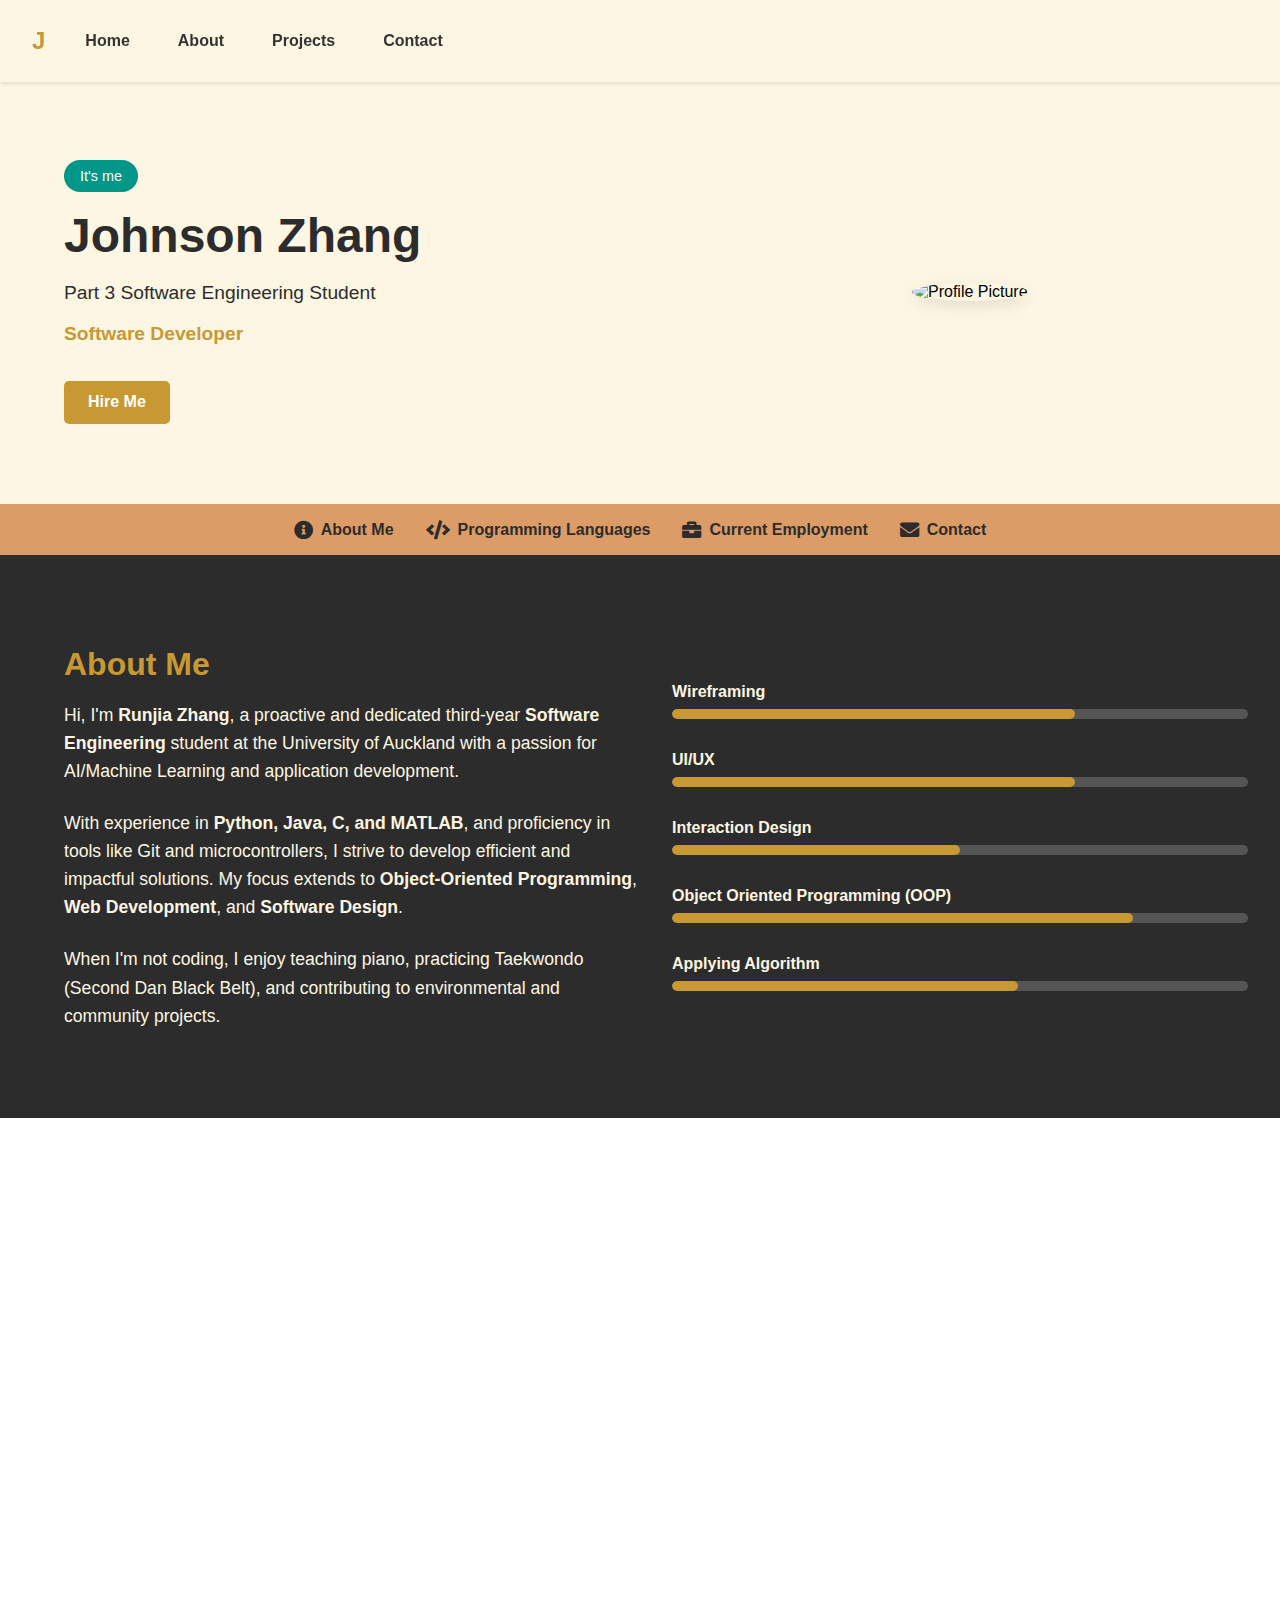
==== index.html @ 62a7170c "uploaded all related files" ====
<!DOCTYPE html>
<html lang="en">

<head>
  <meta charset="UTF-8">
  <meta name="viewport" content="width=device-width, initial-scale=1.0">
  <title>My Portfolio</title>
  <link href="https://cdnjs.cloudflare.com/ajax/libs/font-awesome/5.15.4/css/all.min.css" rel="stylesheet">
  <link rel="stylesheet" href="css/styles.css">
</head>

<body>
  <!-- Navigation Bar -->
  <header>
    <div class="logo">J</div>
    <nav>
      <ul class="nav-links">
        <li><a href="#home">Home</a></li>
        <li><a href="#about">About</a></li>
        <li><a href="/projects.html">Projects</a></li>
        <li><a href="#contact">Contact</a></li>
      </ul>
    </nav>
  </header>

  <!-- Hero Section -->
  <section id="home" class="hero">
    <div class="hero-left">
      <span class="intro-tag">It's me</span>
      <h1>Johnson Zhang</h1>
      <p>Part 3 Software Engineering Student</p>
      <p> <span class="highlight">Software Developer</span></p>
      <a href="/assets/resume.pdf" download="Runjia_Zhang_Resume" class="cta-btn">
        Hire Me
      </a>
    </div>
    <div class="hero-right">
      <img src="/assets/images/IMG_1213.HEIC" alt="Profile Picture">
    </div>
  </section>

  <!-- Highlight Bar -->
  <section class="highlight-bar">
    <div class="highlights">
      <div class="highlight-item">
        <i class="fas fa-info-circle"></i> <!-- Replace with your icon -->
        <a href="#about">About Me</a>
      </div>
      <div class="highlight-item">
        <i class="fas fa-code"></i> <!-- Replace with your icon -->
        <a href="#languages">Programming Languages</a>
      </div>
      <div class="highlight-item">
        <i class="fas fa-briefcase"></i> <!-- Replace with your icon -->
        <a href="#current-employment">Current Employment</a>
      </div>
      <div class="highlight-item">
        <i class="fas fa-envelope"></i> <!-- Replace with your icon -->
        <a href="#contact">Contact</a>
      </div>
    </div>
  </section>

  <section id="about" class="intro fade-in">
    <div class="intro-container">
      <!-- About Text -->
      <div class="intro-text">
        <h2>About Me</h2>
        <p>
          Hi, I'm <strong>Runjia Zhang</strong>, a proactive and dedicated third-year <strong>Software
            Engineering</strong> student at the University of Auckland with a passion for AI/Machine Learning and
          application development.
        </p>
        <p>
          With experience in <strong>Python, Java, C, and MATLAB</strong>, and proficiency in tools like Git and
          microcontrollers, I strive to develop efficient and impactful solutions. My focus extends to
          <strong>Object-Oriented Programming</strong>, <strong>Web Development</strong>, and <strong>Software
            Design</strong>.
        </p>
        <p>
          When I'm not coding, I enjoy teaching piano, practicing Taekwondo (Second Dan Black Belt), and contributing to
          environmental and community projects.
        </p>
      </div>

      <!-- Progress Bars -->
      <div class="intro-skills">
        <div class="skill">
          <span>Wireframing</span>
          <div class="progress-bar">
            <div class="progress" data-value="70"></div> <!-- 70% -->
          </div>
        </div>
        <div class="skill">
          <span>UI/UX</span>
          <div class="progress-bar">
            <div class="progress" data-value="70"></div> <!-- 70% -->
          </div>
        </div>
        <div class="skill">
          <span>Interaction Design</span>
          <div class="progress-bar">
            <div class="progress" data-value="50"></div> <!-- 50% -->
          </div>
        </div>
        <div class="skill">
          <span>Object Oriented Programming (OOP)</span>
          <div class="progress-bar">
            <div class="progress" data-value="80"></div> <!-- 80% -->
          </div>
        </div>
        <div class="skill">
          <span>Applying Algorithm</span>
          <div class="progress-bar">
            <div class="progress" data-value="60"></div> <!-- 60% -->
          </div>
        </div>
      </div>
    </div>
  </section>


  <!-- Programming Languages Section -->
  <section id="languages" class="languages fade-in">
    <h2>Programming Languages</h2>
    <div class="language-list">
      <div class="language">
        <img src="/assets/icons/html.svg" alt="HTML5">
        <p>HTML5</p>
      </div>
      <div class="language">
        <img src="/assets/icons/css.svg" alt="CSS3">
        <p>CSS3</p>
      </div>
      <div class="language">
        <img src="/assets/icons/javascript.svg" alt="JavaScript">
        <p>JavaScript</p>
      </div>
      <div class="language">
        <img src="/assets/icons/java.svg" alt="Java">
        <p>Java</p>
      </div>
      <div class="language">
        <img src="/assets/icons/python.svg" alt="Python">
        <p>Python</p>
      </div>
      <div class="language">
        <img src="/assets/icons/c.svg" alt="C">
        <p>C</p>
      </div>
    </div>
  </section>

  <section id="current-employment" class="employment fade-in">
    <div class="employment-container">
      <!-- Flexbox Content Section -->
      <div class="employment-content">
        <div class="employment-images">
          <img src="/assets/icons/logo.png" alt="Organization Logo" class="organization-logo">
        </div>
        <div class="employment-text">
          <h4 class="employment-title">Recent/Current Employment</h4>
          <h2 class="employment-role">Software Developer Intern</h2>
          <p>
            At my recent role, I developed the <strong>WaterMarkRemovalTool</strong>, a Python-based application that
            removes watermarks from PDF and Word documents. The tool features batch processing, customizable removal
            modes, and cross-platform support. It demonstrates advanced image processing techniques and GUI
            development using libraries like PyQt5, PyMuPDF, and scikit-image.
          </p>
          <div class="employment-links">
            <a href="https://github.com/ZingZing001/WaterMarkRemovalTool" target="_blank" class="employment-link">
              <i class="fab fa-github"></i> View Project
            </a>
          </div>
        </div>
  </section>


  <section id="contact" class="contact fade-in">
    <h2>Contact Me</h2>
    <div class="contact-buttons">
      <!-- Email -->
      <a href="mailto:runjiazhang.nz@gmail.com" class="contact-button">
        <i class="fas fa-envelope"></i> Gmail
      </a>
      <!-- Phone -->
      <a href="tel:+642102396903" class="contact-button">
        <i class="fas fa-phone-alt"></i> Call Me
      </a>
      <!-- GitHub -->
      <a href="https://github.com/ZingZing001" target="_blank" class="contact-button">
        <i class="fab fa-github"></i> GitHub Profile
      </a>
      <!-- LinkedIn -->
      <a href="https://www.linkedin.com/in/runjiazhangnz/" target="_blank" class="contact-button">
        <i class="fab fa-linkedin"></i> LinkedIn Profile
      </a>
    </div>
  </section>
</body>
<script src="js/scripts.js"></script>
<script src="https://cdn.jsdelivr.net/gh/Rapsssito/github-profile-badge@latest/src/widget.min.js"></script>
<script src="https://platform.linkedin.com/badges/js/profile.js" async defer type="text/javascript"></script>

</html>
---- css/styles.css ----
/* Global Styles */
body {
  font-family: 'Arial', sans-serif;
  margin: 0;
  padding: 0;
  box-sizing: border-box;
}

/* Navigation Bar */
header {
  background-color: #FDF6E3;
  display: flex;
  align-items: center;
  padding: 1rem 2rem;
  position: fixed;
  width: 100%;
  top: 0;
  z-index: 1000;
  /* Fix overlap issue */
  box-shadow: 0 2px 4px rgba(0, 0, 0, 0.1);
}


.logo {
  font-size: 1.5rem;
  font-weight: bold;
  color: #C89933;
}

.nav-links {
  list-style: none;
  display: flex;
  gap: 3rem;
  margin-left: auto;
  /* Pushes the nav-links to the far right */
}

.nav-links li {
  margin: 0;
  /* Reset any extra margin on list items */
}

.nav-links li a {
  text-decoration: none;
  color: #333;
  font-weight: bold;
}

.nav-links li a:hover {
  color: #C89933;
}


/* Hero Section */
.hero {
  display: flex;
  justify-content: space-between;
  align-items: center;
  padding: 5rem 2rem;
  margin-top: 5rem;
  background-color: #FDF6E3;
}

.hero-left {
  max-width: 50%;
  padding-left: 2rem;
}

.intro-tag {
  display: inline-block;
  background-color: #009688;
  color: white;
  padding: 0.5rem 1rem;
  border-radius: 20px;
  font-size: 0.9rem;
}

h1 {
  font-size: 3rem;
  color: #2C2C2C;
  margin: 1rem 0;
}

p {
  font-size: 1.2rem;
  color: #2C2C2C;
}

.highlight {
  color: #C89933;
  font-weight: bold;
}

.cta-btn {
  background-color: #C89933;
  color: white;
  padding: 0.8rem 1.5rem;
  text-decoration: none;
  border-radius: 5px;
  font-weight: bold;
  display: inline-block;
  margin-top: 1rem;
}

.cta-btn:hover {
  background-color: #009688;
}

/* Hero Right (Image) */
.hero-right img {
  width: 300px;
  height: 370px;
  border-radius: 50%;
  box-shadow: 0 5px 15px rgba(0, 0, 0, 0.1);
}

.hero-right img:hover {
  transform: scale(1.05);
}

.hero-right {
  padding-right: 2rem;
  width: 25%;
}

/* Highlight Bar */
.highlight-bar {
  background-color: #dc9c68;
  /* Light background for theme */
  padding: 1rem 0;
  /* Vertical padding */
  text-align: center;
  /* Center the bar content horizontally */
}

.highlights {
  display: flex;
  /* Arrange items in a horizontal row */
  justify-content: center;
  /* Center items horizontally */
  gap: 2rem;
  /* Space between items */
  align-items: center;
  /* Center items vertically */
}

/* Highlight Item Styling */
.highlight-item {
  display: flex;
  /* Arrange icon and text horizontally */
  align-items: center;
  /* Align icon and text vertically */
  gap: 0.5rem;
  /* Space between icon and text */
  font-family: 'Arial', sans-serif;
  font-size: 1rem;
  color: #2C2C2C;
  /* Default text color */
  cursor: pointer;
  /* Pointer cursor for hover effect */
  transition: transform 0.2s ease, color 0.2s ease;
}

.highlight-item:hover {
  color: #2E2E3A;
  /* Change color on hover */
  transform: scale(1.1);
  /* Slightly enlarge on hover */
}

.highlight-item i {
  font-size: 1.2rem;
  /* Icon size */
  color: #2C2C2C;
  /* Default icon color */
  transition: color 0.2s ease;
}

.highlight-item:hover i {
  color: #FDF6E3;
  /* Change icon color on hover */
}

.highlight-item a {
  text-decoration: none;
  /* Remove underline */
  color: inherit;
  /* Inherit color from parent */
  font-weight: bold;
  /* Bold text */
}


/* About Me Section */
.intro {
  padding: 4rem 2rem;
  background-color: #2C2C2C;
  color: #FDF6E3;
}

.intro-container {
  display: flex;
  /* Align items side by side */
  gap: 2rem;
  /* Add space between text and progress bars */
  flex-wrap: wrap;
  /* Wrap content on smaller screens */
  align-items: flex-start;
  /* Align items at the top */
}

.intro-text {
  color: #FDF6E3;
  flex: 1;
  /* Allow text to take up one part of the space */
  max-width: 50%;
  /* Limit width to 50% */
  padding-left: 2rem;
}

.intro-text h2 {
  font-size: 2rem;
  margin-bottom: 1rem;
  color: #C89933;
}

.intro-text p {
  font-size: 1.1rem;
  margin-bottom: 1.5rem;
  line-height: 1.6;
  color: #FDF6E3;
}

.intro-skills {
  padding-top: 4rem;
  flex: 1;
  /* Allow progress bars to take up one part of the space */
  max-width: 50%;
  /* Limit width to 50% */
}

.skill {
  margin-bottom: 2rem;
}

.skill span {
  display: block;
  font-weight: bold;
  margin-bottom: 0.5rem;
}

/* Progress Bar Container */
.progress-bar {
  background-color: #555;
  /* Background of the progress container */
  border-radius: 10px;
  height: 10px;
  width: 100%;
  position: relative;
  overflow: hidden;
}

/* Progress (Loading Effect) */
.progress {
  background-color: #C89933;
  /* Gold color for the progress */
  height: 100%;
  width: 0;
  /* Start from 0 width */
  border-radius: 10px;
  transition: width 2s ease-out;
  /* Smooth animation for width change */
}

/* Programming Languages Section */
.languages {
  padding: 4rem 2rem;
  background-color: #FDF6E3;
  text-align: center;
}

.languages h2 {
  font-size: 2rem;
  margin-bottom: 2rem;
  color: #C89933;
}

.language-list {
  display: flex;
  flex-wrap: wrap;
  justify-content: center;
  gap: 2rem;
}

.language {
  display: flex;
  flex-direction: column;
  align-items: center;
}

.language img {
  width: 80px;
  height: 80px;
  margin-bottom: 0.5rem;
}

.language p {
  font-size: 1rem;
  font-weight: bold;
  color: #333;
}



/* Employment Section */
.employment {
  position: relative;
  background-image: linear-gradient(rgba(0, 0, 0, 0.6),
      /* Top gradient color */
      rgba(0, 0, 0, 0.6)
      /* Bottom gradient color */
    ),
    url('/assets/images/FoEBuilding.jpg');
  background-size: cover;
  background-position: center;
  background-attachment: fixed;
  color: white;
  text-align: center;
  padding: 6rem 2rem;
}

.employment .overlay {
  position: absolute;
  top: 0;
  left: 0;
  width: 100%;
  height: 100%;
  background-color: rgba(0, 0, 0, 0.6);
  /* Semi-transparent black overlay */
  z-index: 1;
  /* Overlay beneath content */
}

.employment-container {
  position: relative;
  z-index: 2;
  /* Content above the overlay */
  max-width: 900px;
  margin: 0 auto;
  /* Center the content */
}

/* Flexbox Layout for Content */
.employment-content {
  display: flex;
  /* Align items side by side */
  gap: 2rem;
  /* Space between images and text */
  align-items: center;
  /* Vertically align items */
  flex-wrap: wrap;
  /* Wrap on smaller screens */
}

/* Image Section */
.employment-images {
  display: flex;
  /* Align logo and LinkedIn profile in a column */
  flex-direction: column;
  align-items: center;
  flex: 0.5;
}

.organization-logo {
  width: 150px;
  /* Adjust logo size */
}

/* Text Section */
.employment-text {
  flex: 2;
  /* Take up more space for text */
  text-align: left;
  /* Align text to the left */
}

/* Title (Recent/Current Employment) */
.employment-title {
  font-size: 1rem;
  /* Smaller font size */
  color: #fffcfc;
  /* Muted color */
  text-transform: uppercase;
  /* Uppercase for emphasis */
  font-weight: bold;
  letter-spacing: 0.1rem;
  border-bottom: 2px solid #C89933;
  /* Gold underline for separation */
  display: inline-block;
  margin-bottom: 0.5rem;
}

.employment-text h2 {
  font-size: 1.8rem;
  margin-bottom: 1rem;
  color: #C89933;
  /* Gold accent for the title */
}

.employment-text p {
  color: #FDF6E3;
  font-size: 1.1rem;
  line-height: 1.6;
  margin-bottom: 1.5rem;
}

.employment-links {
  margin-top: 1rem;
}

.employment-link {
  display: inline-flex;
  align-items: center;
  gap: 0.5rem;
  text-decoration: none;
  color: white;
  background-color: #C89933;
  padding: 0.8rem 1.2rem;
  border-radius: 5px;
  font-weight: bold;
  transition: background-color 0.3s ease, transform 0.2s ease;
}

.employment-link:hover {
  background-color: #009688;
  transform: scale(1.05);
}

.employment-link i {
  font-size: 1.2rem;
}

.linkedin-btn {
  text-decoration: none;
  color: white;
  background-color: #C89933;
  /* Gold button */
  padding: 0.8rem 1.5rem;
  border-radius: 5px;
  font-weight: bold;
  transition: background-color 0.3s ease, transform 0.2s ease;
}

.linkedin-btn:hover {
  background-color: #009688;
  /* Teal hover effect */
  transform: scale(1.05);
  /* Slight hover scaling */
}

@media (max-width: 768px) {
  .employment-content {
    padding: 2rem 1rem;
  }

  .organization-logo,
  .linkedin-profile {
    width: 80px;
    /* Smaller size for mobile */
  }

  .employment-content h2 {
    font-size: 1.5rem;
  }

  .employment-content p {
    font-size: 1rem;
  }
}

/* Contact Section */
.contact {
  display: flex;
  /* Use flexbox for alignment */
  flex-direction: column;
  /* Stack title and buttons vertically */
  align-items: center;
  /* Center content horizontally */
  justify-content: center;
  /* Center content vertically */
  padding: 2rem 1rem;
  /* Reduce padding for a smaller section */
  background: linear-gradient(120deg, #2C3E50, #4CA1AF);
  /* Gradient background */
  text-align: center;
}

.contact h2 {
  font-size: 2rem;
  /* Slightly smaller title */
  margin-bottom: 1.5rem;
  /* Less space below title */
  color: white;
  /* White title for contrast */
  font-weight: bold;
}

/* Button Container */
.contact-buttons {
  display: grid;
  /* Use grid for button layout */
  grid-template-columns: repeat(2, 1fr);
  /* Two buttons per row */
  gap: 1rem;
  /* Reduce space between buttons */
  justify-content: center;
  /* Center the grid */
}

/* Buttons */
.contact-button {
  display: inline-flex;
  /* Align icon and text */
  align-items: center;
  justify-content: center;
  text-decoration: none;
  /* Remove underline */
  color: #2C3E50;
  /* Dark text for buttons */
  background-color: white;
  /* White button background */
  padding: 1rem 1rem;
  /* Reduce padding for skinnier buttons */
  border-radius: 8px;
  /* Rounded corners */
  font-size: 1rem;
  /* Slightly smaller font size */
  font-weight: bold;
  gap: 0.5rem;
  /* Space between icon and text */
  max-width: 180px;
  /* Constrain button width */
  box-shadow: 0 3px 6px rgba(0, 0, 0, 0.1);
  /* Subtle shadow effect */
  transition: all 0.3s ease;
  /* Smooth transition for hover effects */
}

.contact-button i {
  font-size: 1.2rem;
  /* Icon size */
  color: #2C3E50;
  /* Icon matches text color */
}

/* Hover Effects */
.contact-button:hover {
  background-color: #F1F1F1;
  /* Slightly darker white on hover */
  transform: translateY(-3px);
  /* Slightly lift button */
  box-shadow: 0 6px 12px rgba(0, 0, 0, 0.2);
  /* Slightly stronger shadow on hover */
}

/* Responsive Design */
@media (max-width: 768px) {
  .contact-buttons {
    grid-template-columns: 1fr;
    /* One button per row on smaller screens */
  }

  .contact-button {
    font-size: 0.8rem;
    /* Smaller font size on mobile */
    padding: 0.4rem 0.8rem;
    /* Adjust padding for smaller screens */
    max-width: 100%;
    /* Allow buttons to use full width on small screens */
  }
}

/* Fade-in animation */
.fade-in {
  opacity: 0;
  /* Fully transparent initially */
  transform: translateY(50px);
  /* Start farther down for a more noticeable effect */
  transition: opacity 1s ease-out, transform 1s ease-out;
  /* Slow down the animation for visibility */
}

.fade-in.visible {
  opacity: 1;
  /* Fully visible */
  transform: translateY(0);
  /* Return to its original position */
}

/* Projects Section */
.projects {
  padding: 3rem 1rem;
  background-color: #F5F5F5;
  text-align: center;
}

.projects h2 {
  font-size: 2rem;
  color: #2C3E50;
  margin-bottom: 2rem;
}

/* Filter Buttons */
.project-filters {
  margin-bottom: 2rem;
}

.filter-btn {
  background-color: #C89933;
  color: white;
  border: none;
  padding: 0.6rem 1rem;
  margin: 0.5rem;
  border-radius: 5px;
  cursor: pointer;
  transition: background-color 0.3s ease;
}

.filter-btn.active,
.filter-btn:hover {
  background-color: #009688;
}

/* Project Cards Grid */
/* Project Cards Grid */
.project-cards {
  display: grid;
  /* Use grid layout */
  grid-template-columns: repeat(3, 1fr);
  /* Limit to 3 cards per row */
  gap: 1.5rem;
  /* Add space between cards */
  justify-content: center;
  /* Center the grid within the container */
}

/* Responsive Design */
@media (max-width: 1024px) {
  .project-cards {
    grid-template-columns: repeat(2, 1fr);
    /* 2 cards per row on medium screens */
  }
}

@media (max-width: 768px) {
  .project-cards {
    grid-template-columns: 1fr;
    /* 1 card per row on smaller screens */
  }
}

/* Project Card */
.project-card {
  background-color: white;
  border-radius: 10px;
  overflow: hidden;
  box-shadow: 0 4px 8px rgba(0, 0, 0, 0.1);
  transform: translateY(20px);
  /* Slide up from below */
  transition: opacity 0.5s ease, transform 0.5s ease;
}

.projects h2 {
  padding-top: 2rem;
}

.project-card:hover {
  transform: translateY(-5px);
  box-shadow: 0 8px 16px rgba(0, 0, 0, 0.2);
}

.project-image {
  width: 100%;
  height: 180px;
  object-fit: cover;
}

.project-content {
  padding: 1rem;
  text-align: left;
}




.project-content h3 {
  font-size: 1.5rem;
  color: #2C3E50;
  margin-bottom: 0.5rem;
}

.project-content p {
  font-size: 1rem;
  color: #4A4A4A;
  line-height: 1.5;
  margin-bottom: 1rem;
}

.project-links {
  display: flex;
  justify-content: space-between;
}

.project-link {
  text-decoration: none;
  color: white;
  background-color: #C89933;
  padding: 0.5rem 1rem;
  border-radius: 5px;
  font-weight: bold;
  transition: background-color 0.3s ease;
}

.project-link:hover {
  background-color: #009688;
}

.pagination {
  display: flex;
  justify-content: center;
  margin-top: 2rem;
  padding-bottom: 2rem;
}

.page-btn {
  background-color: #C89933;
  color: white;
  border: none;
  padding: 0.5rem 1rem;
  margin: 0 0.5rem;
  border-radius: 5px;
  cursor: pointer;
  transition: background-color 0.3s ease;
}

.page-btn:hover,
.page-btn.active {
  background-color: #009688;
}

.modal {
  display: none;
  position: fixed;
  top: 0;
  left: 0;
  width: 100%;
  height: 100%;
  background-color: rgba(0, 0, 0, 0.8);
  justify-content: center;
  align-items: center;
}

.modal-content {
  background: white;
  padding: 2rem;
  border-radius: 8px;
  text-align: center;
  width: 80%;
  max-width: 600px;
}

.close-modal {
  position: absolute;
  top: 10px;
  right: 10px;
  font-size: 1.5rem;
  cursor: pointer;
  color: black;
}
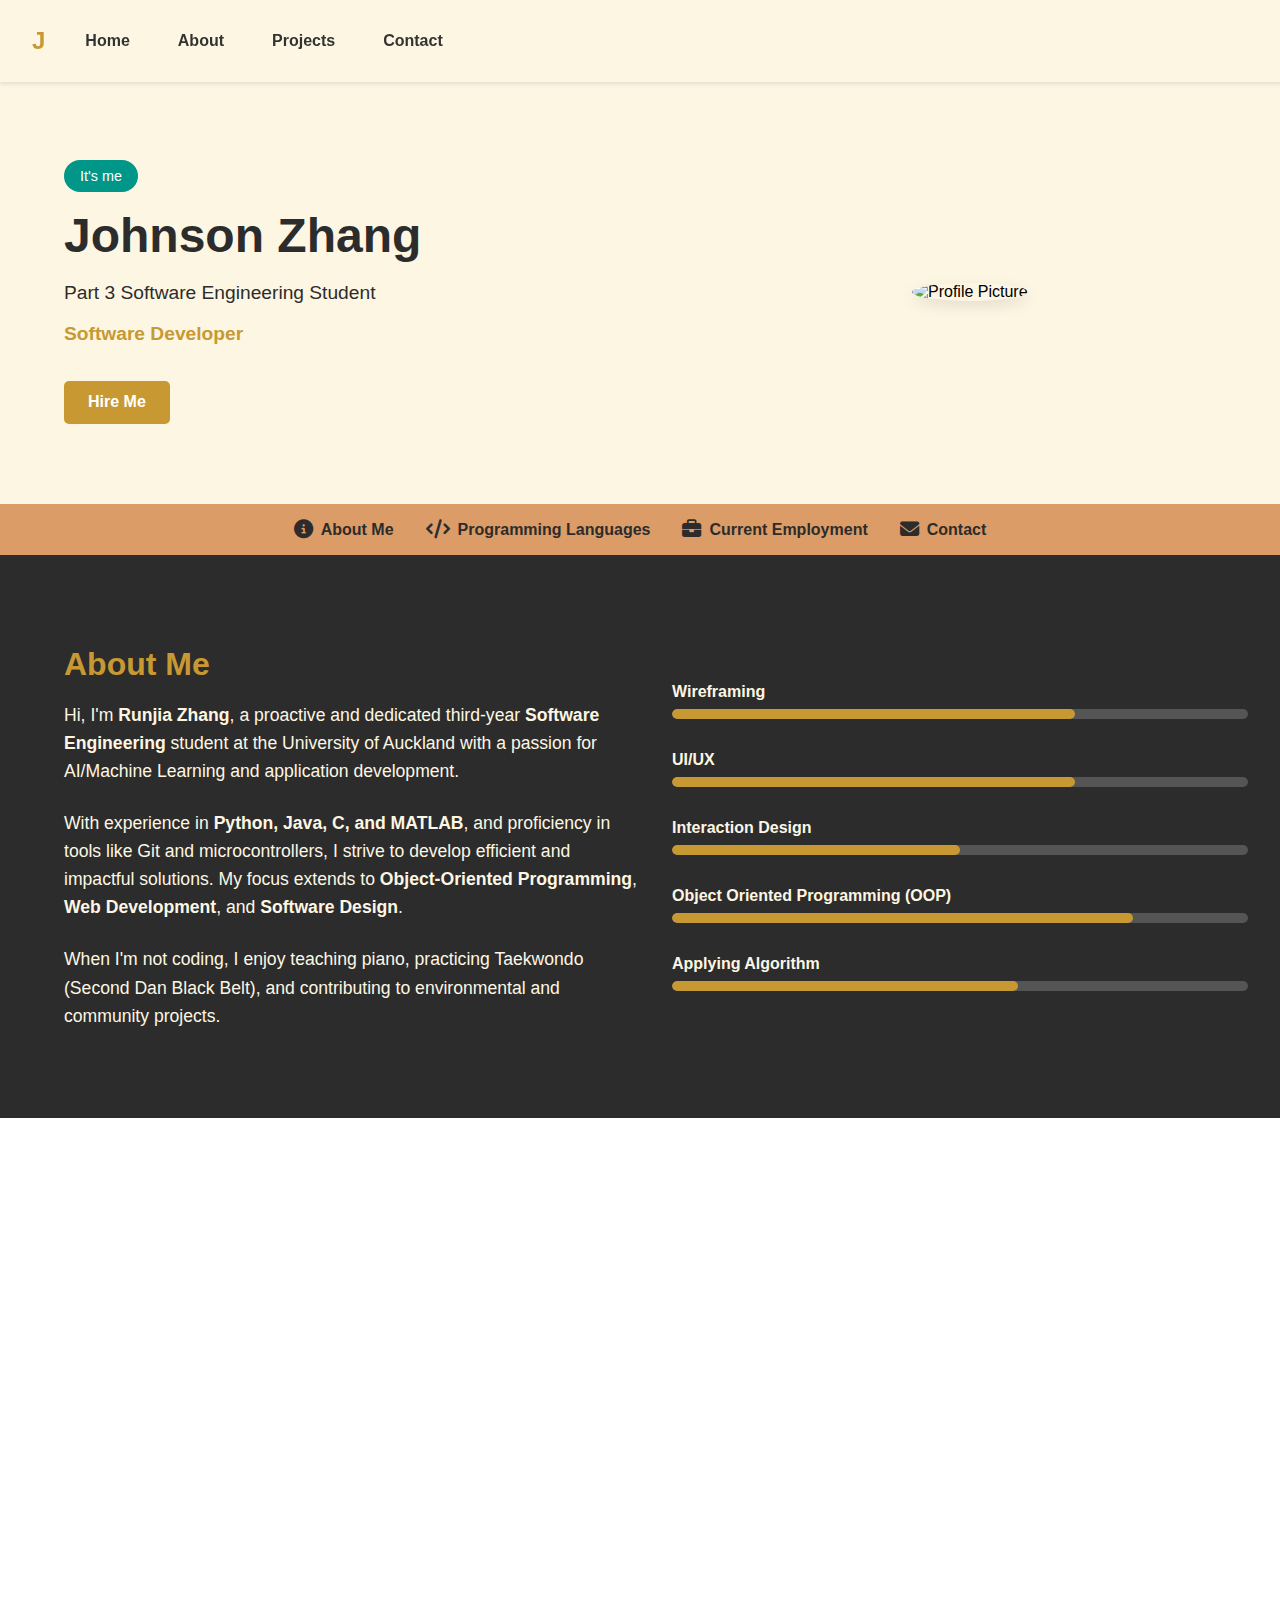
==== commit 55ad511d: "Update Font Awesome version and enhance employment section in index.html" ====
--- a/index.html
+++ b/index.html
@@ -5,7 +5,7 @@
   <meta charset="UTF-8">
   <meta name="viewport" content="width=device-width, initial-scale=1.0">
   <title>My Portfolio</title>
-  <link href="https://cdnjs.cloudflare.com/ajax/libs/font-awesome/5.15.4/css/all.min.css" rel="stylesheet">
+  <link href="https://cdnjs.cloudflare.com/ajax/libs/font-awesome/6.7.2/css/all.min.css" rel="stylesheet">
   <link rel="stylesheet" href="css/styles.css">
 </head>
 
@@ -17,7 +17,7 @@
       <ul class="nav-links">
         <li><a href="#home">Home</a></li>
         <li><a href="#about">About</a></li>
-        <li><a href="/projects.html">Projects</a></li>
+        <li><a href="projects.html">Projects</a></li>
         <li><a href="#contact">Contact</a></li>
       </ul>
     </nav>
@@ -30,12 +30,12 @@
       <h1>Johnson Zhang</h1>
       <p>Part 3 Software Engineering Student</p>
       <p> <span class="highlight">Software Developer</span></p>
-      <a href="/assets/resume.pdf" download="Runjia_Zhang_Resume" class="cta-btn">
+      <a href="assets/resume.pdf" download="Runjia_Zhang_Resume" class="cta-btn">
         Hire Me
       </a>
     </div>
     <div class="hero-right">
-      <img src="/assets/images/IMG_1213.HEIC" alt="Profile Picture">
+      <img src="assets/images/IMG_1213.HEIC" alt="Profile Picture">
     </div>
   </section>
 
@@ -125,27 +125,27 @@
     <h2>Programming Languages</h2>
     <div class="language-list">
       <div class="language">
-        <img src="/assets/icons/html.svg" alt="HTML5">
+        <img src="assets/icons/html.svg" alt="HTML5">
         <p>HTML5</p>
       </div>
       <div class="language">
-        <img src="/assets/icons/css.svg" alt="CSS3">
+        <img src="assets/icons/css.svg" alt="CSS3">
         <p>CSS3</p>
       </div>
       <div class="language">
-        <img src="/assets/icons/javascript.svg" alt="JavaScript">
+        <img src="assets/icons/javascript.svg" alt="JavaScript">
         <p>JavaScript</p>
       </div>
       <div class="language">
-        <img src="/assets/icons/java.svg" alt="Java">
+        <img src="assets/icons/java.svg" alt="Java">
         <p>Java</p>
       </div>
       <div class="language">
-        <img src="/assets/icons/python.svg" alt="Python">
+        <img src="assets/icons/python.svg" alt="Python">
         <p>Python</p>
       </div>
       <div class="language">
-        <img src="/assets/icons/c.svg" alt="C">
+        <img src="assets/icons/c.svg" alt="C">
         <p>C</p>
       </div>
     </div>
@@ -156,11 +156,12 @@
       <!-- Flexbox Content Section -->
       <div class="employment-content">
         <div class="employment-images">
-          <img src="/assets/icons/logo.png" alt="Organization Logo" class="organization-logo">
+          <img src="assets/icons/logo.png" alt="Organization Logo" class="organization-logo">
         </div>
         <div class="employment-text">
           <h4 class="employment-title">Recent/Current Employment</h4>
-          <h2 class="employment-role">Software Developer Intern</h2>
+          <h2 class="employment-role">IKing Information Tech</h2>
+          <h4 class="employment-company">Software Developer Intern</h4>
           <p>
             At my recent role, I developed the <strong>WaterMarkRemovalTool</strong>, a Python-based application that
             removes watermarks from PDF and Word documents. The tool features batch processing, customizable removal
@@ -172,6 +173,12 @@
               <i class="fab fa-github"></i> View Project
             </a>
           </div>
+          <br>
+          <div class="employment-company-link">
+            <a href="https://www.ikingtech.com" target="_blank" class="employment-link">
+              <i class="fa-solid fa-globe"></i> View Company Website
+            </a>
+          </div>
         </div>
   </section>
 
--- a/css/styles.css
+++ b/css/styles.css
@@ -320,7 +320,7 @@
       rgba(0, 0, 0, 0.6)
       /* Bottom gradient color */
     ),
-    url('/assets/images/FoEBuilding.jpg');
+    url('../assets/images/FoEBuilding.jpg');
   background-size: cover;
   background-position: center;
   background-attachment: fixed;
@@ -632,14 +632,12 @@
 }
 
 /* Project Cards Grid */
-/* Project Cards Grid */
 .project-cards {
   display: grid;
-  /* Use grid layout */
   grid-template-columns: repeat(3, 1fr);
   /* Limit to 3 cards per row */
-  gap: 1.5rem;
-  /* Add space between cards */
+  gap: 3rem;
+  /* Adjust the space between rows and columns */
   justify-content: center;
   /* Center the grid within the container */
 }
@@ -661,22 +659,45 @@
 
 /* Project Card */
 .project-card {
-  background-color: white;
+  display: flex;
+  flex-direction: column;
+  justify-content: space-between;
+  /* Ensures the content is spaced evenly */
+  align-items: center;
+  padding: 1rem;
+  background-color: #f9f9f9;
+  border: 1px solid #ddd;
   border-radius: 10px;
-  overflow: hidden;
-  box-shadow: 0 4px 8px rgba(0, 0, 0, 0.1);
-  transform: translateY(20px);
-  /* Slide up from below */
-  transition: opacity 0.5s ease, transform 0.5s ease;
+  box-shadow: 0 4px 6px rgba(0, 0, 0, 0.1);
+  text-align: center;
+  transition: transform 0.3s ease, box-shadow 0.3s ease;
+  height: 100%;
+  /* Ensures consistent card height */
+  position: relative;
+  /* Allows absolute positioning inside the card */
 }
 
 .projects h2 {
   padding-top: 2rem;
 }
 
+/* Ensure consistent spacing inside the card */
+.project-card h3 {
+  margin: 0.5rem 0;
+  font-size: 1.5rem;
+}
+
+.project-card p {
+  margin: 0.5rem 0;
+  flex-grow: 1;
+  /* Pushes the button to the bottom */
+}
+
+
+/* Project Card Hover Effect */
 .project-card:hover {
   transform: translateY(-5px);
-  box-shadow: 0 8px 16px rgba(0, 0, 0, 0.2);
+  box-shadow: 0 8px 12px rgba(0, 0, 0, 0.2);
 }
 
 .project-image {
@@ -689,9 +710,6 @@
   padding: 1rem;
   text-align: left;
 }
-
-
-
 
 .project-content h3 {
   font-size: 1.5rem;
@@ -706,15 +724,23 @@
   margin-bottom: 1rem;
 }
 
+/* GitHub Button Styling */
 .project-links {
-  display: flex;
-  justify-content: space-between;
+  position: absolute;
+  bottom: 1rem;
+  left: 50%;
+  /* Center horizontally */
+  transform: translateX(-50%);
+  /* Adjust position to ensure true centering */
+  display: flex;
+  justify-content: center;
+  /* Center the button horizontally */
+  width: 100%;
+  /* Ensure the button is aligned to the card's width */
 }
 
 .project-link {
   text-decoration: none;
-  color: white;
-  background-color: #C89933;
   padding: 0.5rem 1rem;
   border-radius: 5px;
   font-weight: bold;
@@ -776,4 +802,48 @@
   font-size: 1.5rem;
   cursor: pointer;
   color: black;
+}
+
+.github-button {
+  display: inline-flex;
+  align-items: center;
+  justify-content: center;
+  gap: 0.5rem;
+  background-color: #2d333b;
+  color: white;
+  font-weight: bold;
+  font-size: 1rem;
+  text-decoration: none;
+  padding: 0.8rem 1.5rem;
+  border-radius: 5px;
+  transition: background-color 0.3s ease, transform 0.2s ease;
+  box-shadow: 0 4px 6px rgba(0, 0, 0, 0.1);
+}
+
+.github-button i {
+  font-size: 1.2rem;
+}
+
+.github-button:hover {
+  background-color: #24292e;
+  transform: translateY(-2px);
+  box-shadow: 0 6px 10px rgba(0, 0, 0, 0.2);
+}
+
+@media (max-width: 1024px) {
+  .project-cards {
+    grid-template-columns: repeat(2, 1fr);
+    /* 2 cards per row */
+    gap: 2rem;
+    /* Reduce spacing for medium screens */
+  }
+}
+
+@media (max-width: 768px) {
+  .project-cards {
+    grid-template-columns: 1fr;
+    /* 1 card per row */
+    gap: 1.5rem;
+    /* Further reduce spacing for smaller screens */
+  }
 }